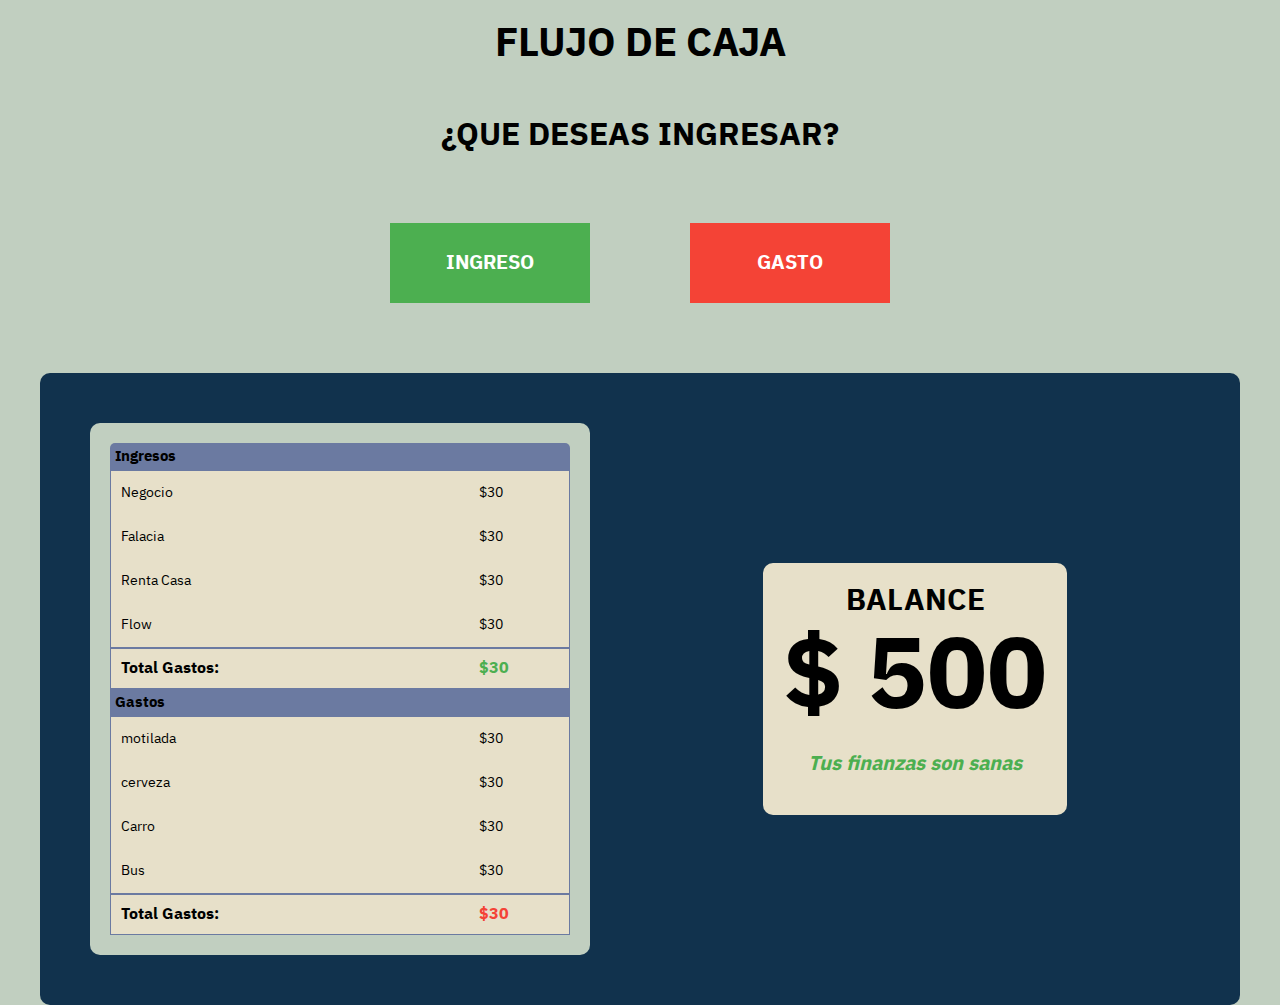
==== index.html @ 86fb691a "Finalizado Html Css e iniciando JS" ====
<!DOCTYPE html>
<html lang="en">
<head>
  <meta charset="UTF-8">
  <meta http-equiv="X-UA-Compatible" content="IE=edge">
  <meta name="viewport" content="width=device-width, initial-scale=1.0">
  <link rel="stylesheet" href="./css/normalize.css">
  <link href="https://fonts.googleapis.com/css2?family=IBM+Plex+Sans+Arabic:wght@300;400;700&display=swap" rel="stylesheet">
  <link rel="stylesheet" href="./css/style.css">
  <title>Flujo de Caja</title>
</head>
<body>
  <h1 class="title">Flujo de Caja</h1>

  <section class="section container">
    <h2 class="section-title">¿Que deseas ingresar?</h2>
    <div class="container-btn">

      <button id="btn-ingreso" class="btn-ingreso">Ingreso</button>
      <button id="btn-gasto" class="btn-gasto">Gasto</button>
    </div>
  </section>

  <main class="main-res container">
    <section class="container-in-gas">
      <div class="ingreso">
        <h3>Ingresos</h3>
        <ul class="lista" id="lista-ingreso">
          <li class="item">
            <p>Negocio</p>
            <p>$30</p>
          </li>
          <li class="item">
            <p>Falacia</p>
            <p>$30</p>
          </li>
          <li class="item">
            <p>Renta Casa</p>
            <p>$30</p>
          </li>
          <li class="item">
            <p>Flow</p>
            <p>$30</p>
          </li>
        </ul>
        <div class="container-total">
          <p class="total">Total Gastos:</p>
          <p class="total-ingreso">$30</p>
        </div>
      </div>
      <div class="gasto">
        <h3>Gastos</h3>
        <ul class="lista" id="lista-gasto">
          <li class="item">
            <p>motilada</p>
            <p>$30</p>
          </li>
          <li class="item">
            <p>cerveza</p>
            <p>$30</p>
          </li>
          <li class="item">
            <p>Carro</p>
            <p>$30</p>
          </li>
          <li class="item">
            <p>Bus</p>
            <p>$30</p>
          </li>
        </ul>
        <div class="container-total">
          <p class="total">Total Gastos:</p>
          <p class="total-gasto">$30</p>
        </div>
      </div>
    </section>

    <section class="container-res">
      <div class="container-res__div">
        <h3 class="container-res__div-bal">Balance</h3>
        <p class="balance">$ 500</p>
        <p class="mensajito">Tus finanzas son sanas</p>
      </div>
    </section>

  </main>
  
  <section id="container-form" class="container-form ">
    
      <form id="form" class="form ">
        <h3 id="title-form" class="title-form">Agrega un nuevo <span></span></h3>
        <label for=""> 
          <p id="p-form-e" class="p-form"></p>
          <input class="input-form" type="text" name="tipo" placeholder="Nombre del gasto">
        </label>
        <label for="">
          <p id="p-form-c" class="p-form"></p> 
          <input class="input-form" type="number" name="valor" placeholder="Valor">
        </label>
        <div class="container-button-form">
          <button id="btn-form" class="btn-form ">Agregar <span></span></button>
          <button id="btn-form-can" class="btn-form-can">Cancelar</button>
        </div>
      </form>

  </section>

  <script src="./js/app.js"></script>
  
</body>
</html>
---- css/style.css ----
/*  Globales */
:root {
  --white: #fff;
  --blue: #11324D;
  --purple: #6B7AA1;
  --gray: #C1CFC0;
  --light: #E7E0C9;
  --black: #000;
  --green: #4caf50;
  --red: #f44336;
  --mainFont: 'STIX Two Text', serif;

  --fuente-principal: 'IBM Plex Sans Arabic', sans-serif;

}
html {
  font-size: 62.5%;
  box-sizing: border-box;
}
*, *:before, *:after {
  box-sizing: inherit;
}
body {
  font-size: 1.6rem;
  font-family: var(--fuente-principal);
  background-color: var(--gray);
}
p {
  font-size: 1.4rem;
}
.container {
  max-width: 120rem;
  width: 100%;
  margin: 0 auto;
}
.bold {
  font-weight: bold;
}
a {
  text-decoration: none;
}
img {
  max-width: 100%;
}
h1, h2, h3 {
  margin: 0;
}
h1 {
  font-size: 4rem;
}
h2 {
  font-size: 3.2rem;
  
}
h3 {
  font-size: 1.5rem;
}
/* ------------------ */
.title {
  width: 100%;
  text-transform: uppercase;
  text-align: center;
  margin-top: 2rem;
  color: var(--black);
}
.section {
  text-align: center;
  margin-top: 5rem;
}
.section-title {
  text-transform: uppercase;
  color: var(--black);
}
.container-btn {
  display: flex;
  justify-content: center;
  margin-top: 5rem;
  padding: 2rem;
  gap: 10rem;
}
@media (max-width: 480px) { 
  .container-btn {
    flex-direction: column;
    gap: 2rem;
    align-items: center;
  }
  
}
.btn-ingreso {
  background-color: var(--green);
  color: var(--white);
  text-transform: uppercase;
  font-size: 2rem;
  font-weight: bold;
  border: none;
  width: 20rem;
  height: 8rem;
}
.btn-ingreso:hover {
  background-color: #8bcb8e;
  color: var(--black);
  cursor: pointer;
}
  
.btn-gasto {
  background-color: var(--red);
  color: var(--white);
  text-transform: uppercase;
  font-size: 2rem;
  font-weight: bold;
  border: none;
  width: 20rem;
  height: 8rem;
}
.btn-gasto:hover {
  background-color: #f44336a6;
  color: var(--black);
  cursor: pointer;
}
.main-res {
  display: grid;
  grid-template-columns: repeat(2, 1fr);
  background-color: var(--blue);
  border-radius: 1rem;
  margin-top: 5rem;
  padding: 5rem;
}
@media (max-width: 768px) { 
  .main-res {
    display: block;
  }
  .container-in-gas {
    margin-bottom: 2rem;
    width: 100%;
  }
}
.container-in-gas {
  background-color: var(--gray);
  margin-right: 5rem;
  padding: 2rem;
  border-radius: 1rem;
}
.ingreso h3 {
  background-color: var(--purple);
  padding: 0.5rem;
  border-top-left-radius: 0.5rem;
  border-top-right-radius: 0.5rem;
}
.lista {
  background-color: var(--light);
  border: 1px solid var(--purple);
  margin: 0;
  padding-left: 1rem;

}
.item {
  display: grid;
  grid-template-columns: 4fr 1fr;
}

.gasto h3 {
  background-color: var(--purple);
  padding: 0.5rem;
}
.container-total {
  display: grid;
  grid-template-columns: 4fr 1fr;
  background-color: var(--light);
  border: 1px solid var(--purple);
  padding: 1rem 0 1rem 1rem;
  font-weight: bold;
  font-size: 3rem;
}
@media (max-width: 480px) { 
  .container-total {
    padding: 1rem;
  }
  
  .item p {
    margin: 0.5rem;
  }
}
.container-total p {
  margin: 0;
  display: flex;
  align-items: center;
  font-size: 1.6rem;
}

.total-ingreso {
  color: var(--green);
}
.total-gasto {
  color: var(--red);
}
.container-res {
  display: flex;
  justify-content: center;
  align-items: center;
}
.container-res__div {
  background-color: var(--light);
  padding: 2rem;
  text-align: center;
  border-radius: 1rem;
}
.container-res__div-bal {
  text-transform: uppercase;
  font-size: 3rem;
}
.balance {
  font-size: 10rem;
  font-weight: bold;
  margin: 0;
}
.mensajito {
  color: var(--green);
  font-size: 2rem;
  font-weight: bold;
  font-style: italic;
}

@media (max-width: 480px) { 
  .container-res__div-bal {
    
    font-size: 2.5rem;
  }
  .balance {
    font-size: 7rem;
  }
}
.container-form {
  background-color: rgba(0, 0, 0, 0.3);
  position: fixed;
  top: 0;
  left: 0;
  bottom: 0;
  right: 0;
  display: flex;
  align-items: center;
  justify-content: center;
  visibility: hidden;
}
.container-form.active {
  visibility: visible;
}
.form {
  background-color: white;
  border-radius: 1rem;
  padding: 2rem;
  opacity: 0;
}
.form.active {
  opacity: 1;
}
.title-form {
  text-transform: uppercase;
  text-align: center;
  font-size: 2rem;
}
.color-red {
  color: var(--red);
}
.color-green {
  color: var(--green);
}
.p-form {
  font-size: 1.6rem;
}
.input-form {
  padding: 1rem;
  border: none;
  border-radius: 0.5rem;
  background-color: #6b7aa130;
}
.container-button-form {
  display: flex;
  justify-content: center;
  gap: 1rem;
  margin-top: 2rem;
}
.btn-form {
  padding: 1rem;
  border: none;
  border-radius: 0.5rem;
  font-weight: bold;
  color: var(--white);
}
.btn-form:hover {
  cursor: pointer;
  opacity: 0.8;
}
.btn-form-can {
  padding: 1rem;
  border: none;
  border-radius: 0.5rem;
  font-weight: bold;
  background-color: var(--blue);
  color: var(--white);
}
.btn-form-can:hover {
  cursor: pointer;
  opacity: 0.8;
}
.bg-red {
  background-color: var(--red);
}
.bg-green {
  background-color: var(--green);
}
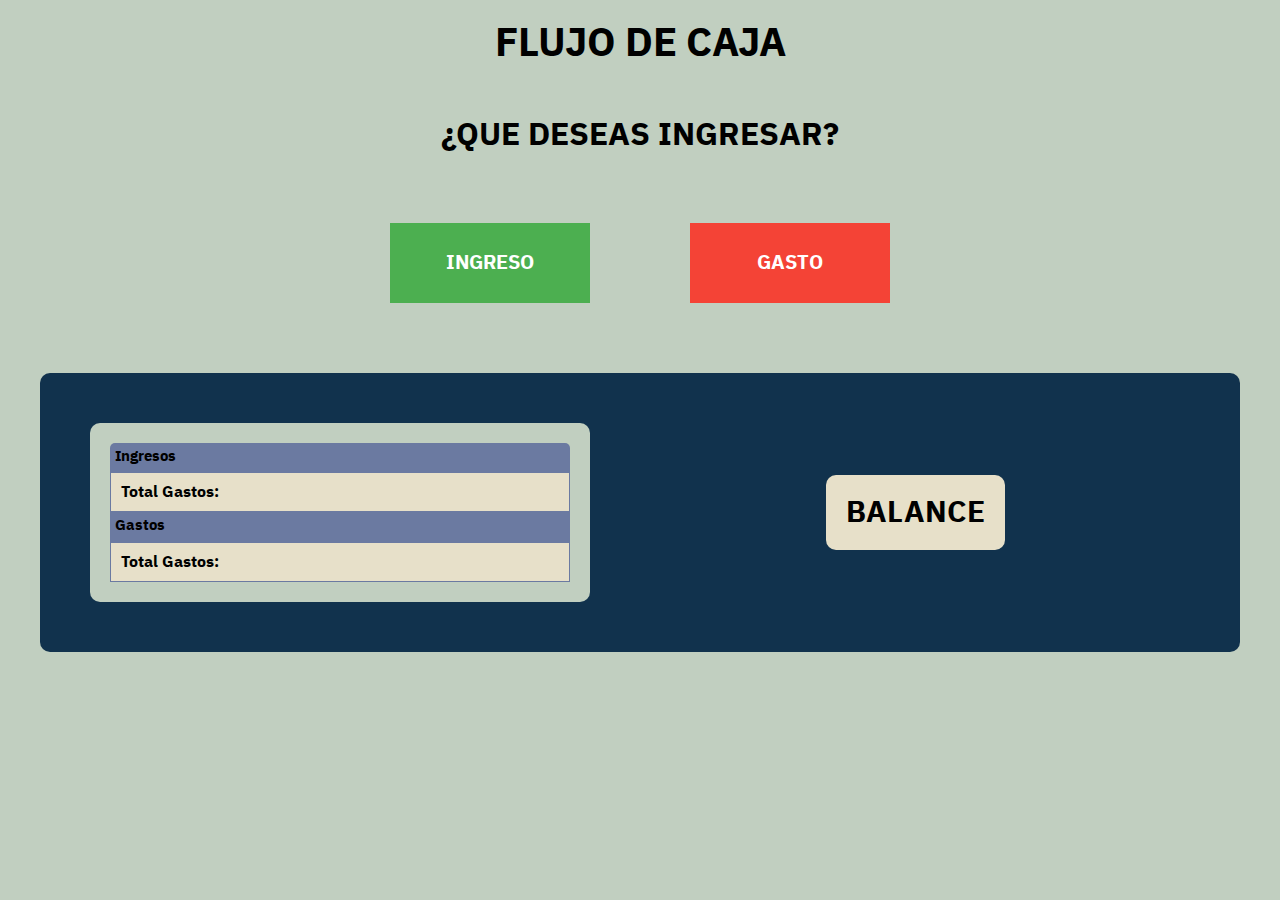
==== commit 11cb5204: "Funcionalidades terminadas faltan detalles" ====
--- a/index.html
+++ b/index.html
@@ -26,51 +26,21 @@
       <div class="ingreso">
         <h3>Ingresos</h3>
         <ul class="lista" id="lista-ingreso">
-          <li class="item">
-            <p>Negocio</p>
-            <p>$30</p>
-          </li>
-          <li class="item">
-            <p>Falacia</p>
-            <p>$30</p>
-          </li>
-          <li class="item">
-            <p>Renta Casa</p>
-            <p>$30</p>
-          </li>
-          <li class="item">
-            <p>Flow</p>
-            <p>$30</p>
-          </li>
+          
         </ul>
         <div class="container-total">
           <p class="total">Total Gastos:</p>
-          <p class="total-ingreso">$30</p>
+          <p id="total-ingreso" class="total-ingreso"></p>
         </div>
       </div>
       <div class="gasto">
         <h3>Gastos</h3>
         <ul class="lista" id="lista-gasto">
-          <li class="item">
-            <p>motilada</p>
-            <p>$30</p>
-          </li>
-          <li class="item">
-            <p>cerveza</p>
-            <p>$30</p>
-          </li>
-          <li class="item">
-            <p>Carro</p>
-            <p>$30</p>
-          </li>
-          <li class="item">
-            <p>Bus</p>
-            <p>$30</p>
-          </li>
+          
         </ul>
         <div class="container-total">
           <p class="total">Total Gastos:</p>
-          <p class="total-gasto">$30</p>
+          <p id="total-gasto" class="total-gasto"></p>
         </div>
       </div>
     </section>
@@ -78,8 +48,8 @@
     <section class="container-res">
       <div class="container-res__div">
         <h3 class="container-res__div-bal">Balance</h3>
-        <p class="balance">$ 500</p>
-        <p class="mensajito">Tus finanzas son sanas</p>
+        <p id="balance" class="balance"></p>
+        <div id="mensajito" class="mensajito"></div>
       </div>
     </section>
 
@@ -91,11 +61,11 @@
         <h3 id="title-form" class="title-form">Agrega un nuevo <span></span></h3>
         <label for=""> 
           <p id="p-form-e" class="p-form"></p>
-          <input class="input-form" type="text" name="tipo" placeholder="Nombre del gasto">
+          <input id="tipo" class="input-form" type="text" name="tipo" placeholder="Tipo">
         </label>
         <label for="">
           <p id="p-form-c" class="p-form"></p> 
-          <input class="input-form" type="number" name="valor" placeholder="Valor">
+          <input id="valor" class="input-form" type="number" name="valor" placeholder="Valor">
         </label>
         <div class="container-button-form">
           <button id="btn-form" class="btn-form ">Agregar <span></span></button>
--- a/css/style.css
+++ b/css/style.css
@@ -151,12 +151,14 @@
   border: 1px solid var(--purple);
   margin: 0;
   padding-left: 1rem;
-
 }
 .item {
   display: grid;
   grid-template-columns: 4fr 1fr;
-}
+  text-decoration: none;
+}
+
+
 
 .gasto h3 {
   background-color: var(--purple);
@@ -214,10 +216,18 @@
   margin: 0;
 }
 .mensajito {
+  font-size: 2rem;
+  font-weight: bold;
+  font-style: italic;
+}
+.error {
+  color: var(--red);
+}
+.neutro {
+  color: #FFB319;
+}
+.positivo {
   color: var(--green);
-  font-size: 2rem;
-  font-weight: bold;
-  font-style: italic;
 }
 
 @media (max-width: 480px) { 
@@ -272,6 +282,7 @@
   border: none;
   border-radius: 0.5rem;
   background-color: #6b7aa130;
+  outline: none;
 }
 .container-button-form {
   display: flex;
@@ -307,4 +318,12 @@
 }
 .bg-green {
   background-color: var(--green);
+}
+.alerta {
+  text-align: center;
+  border: 1px solid var(--red);
+  color: var(--red);
+  font-weight: bold;
+  width: 100%;
+  padding: 0.5rem;
 }